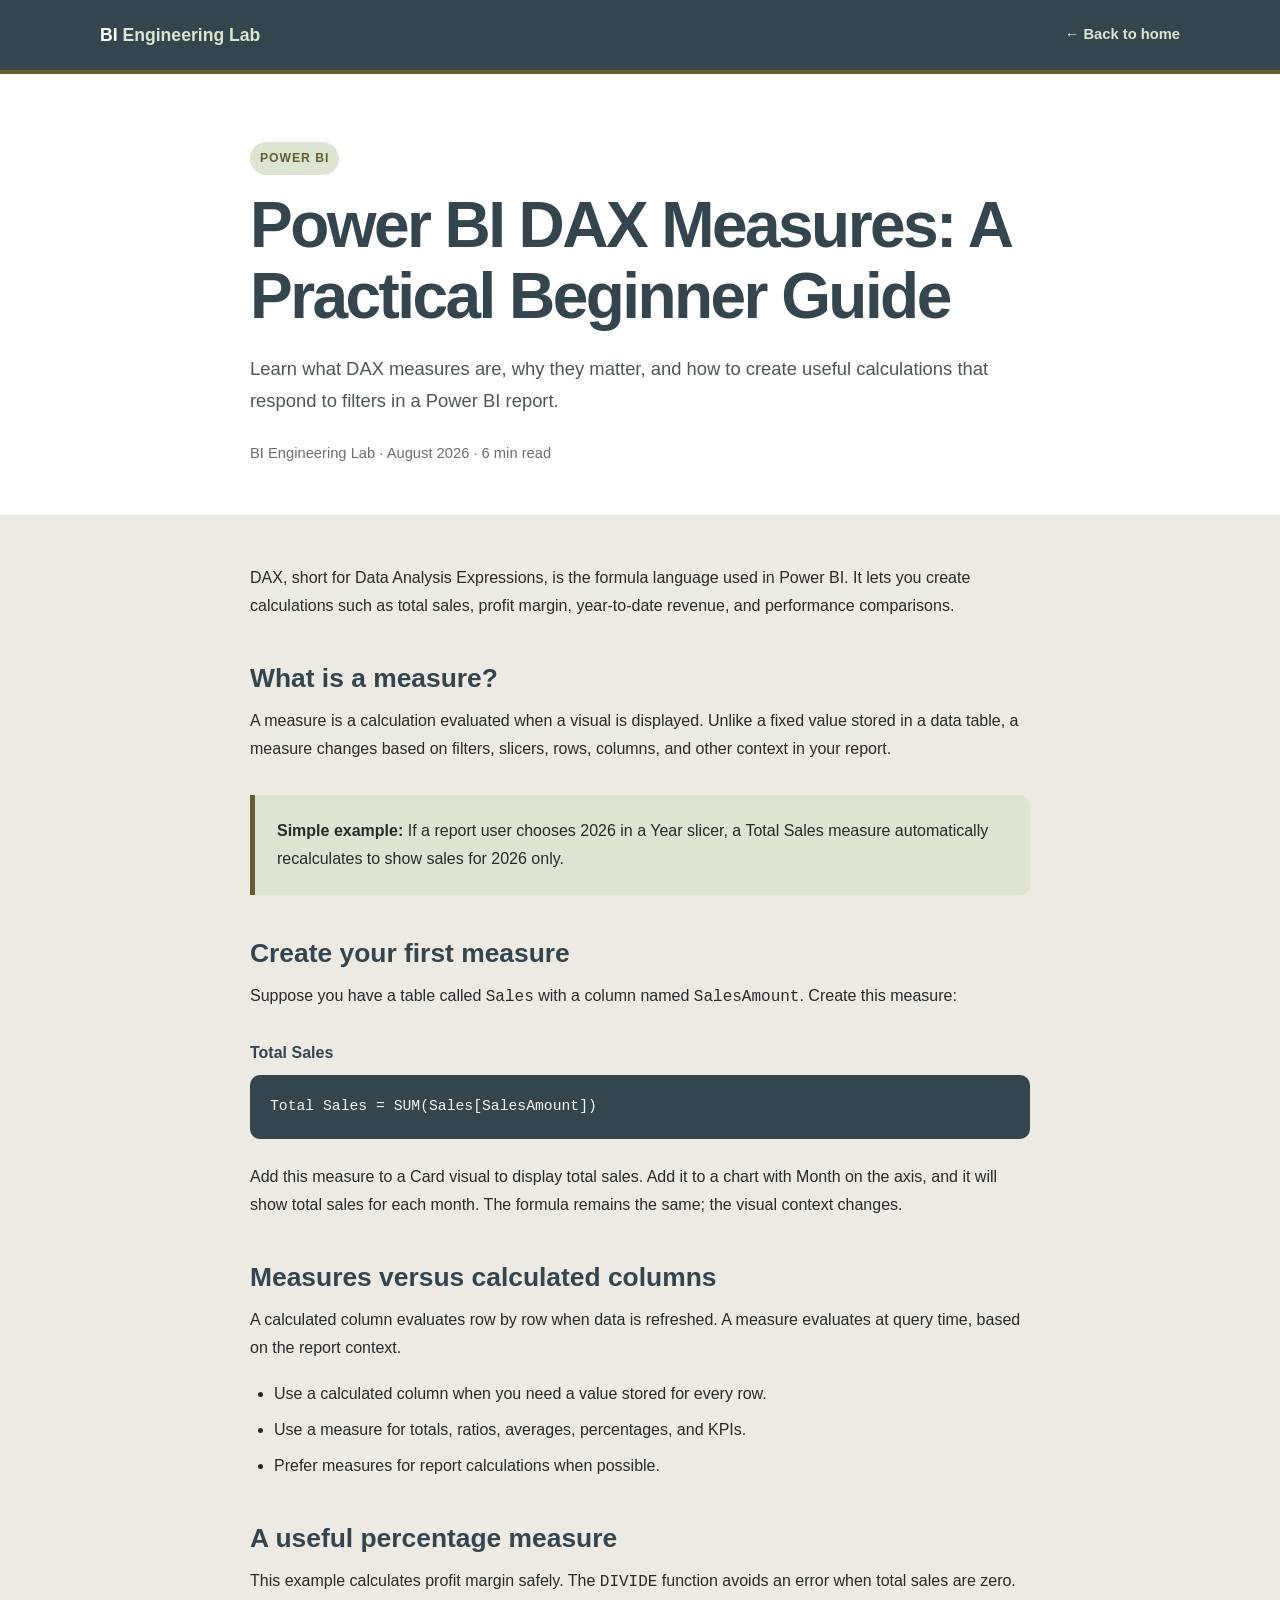
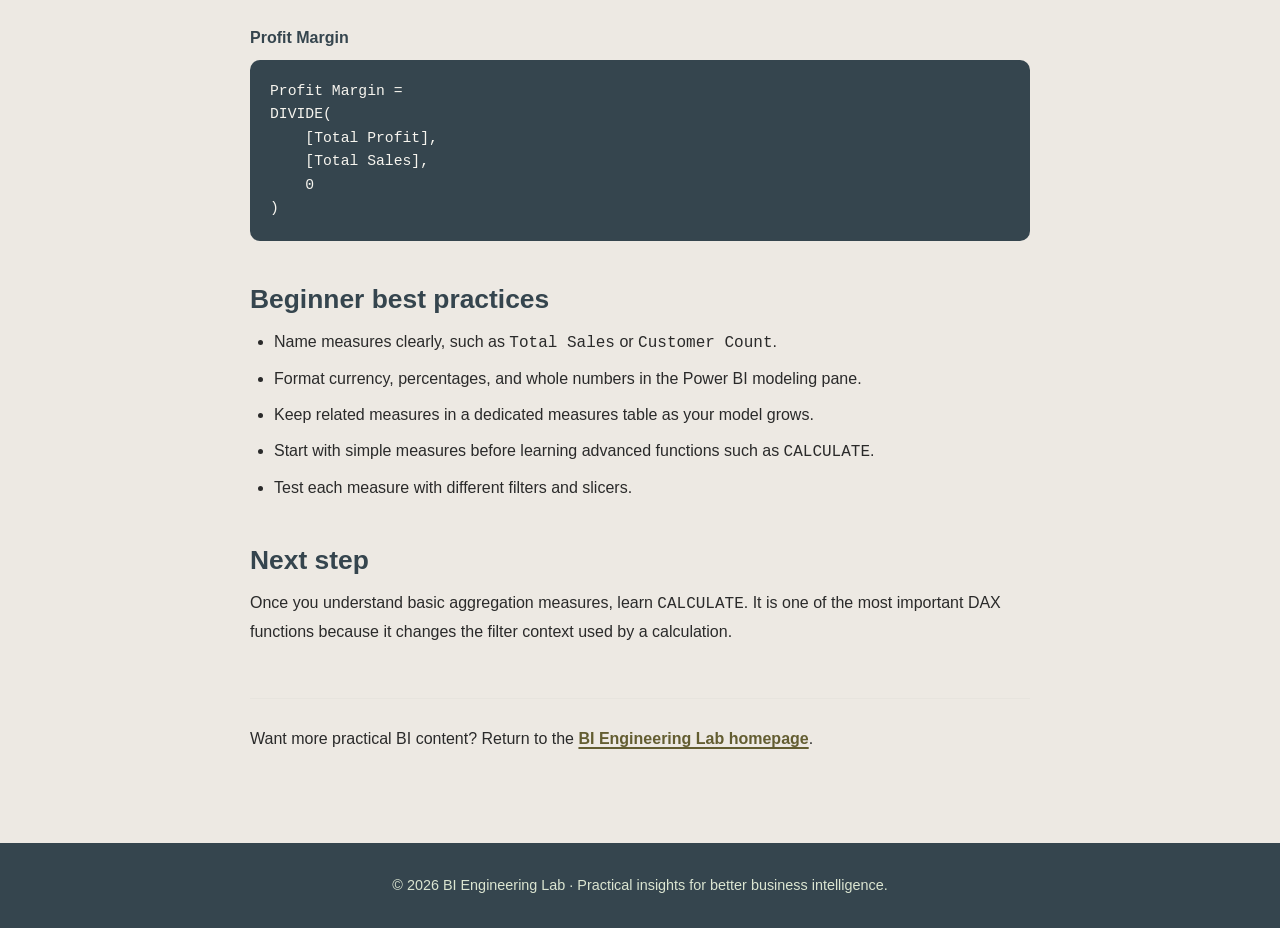
==== articles/power-bi-dax-beginners-guide.html @ 2d40dcd6 "Create power-bi-dax-beginners-guide.html" ====
<!DOCTYPE html>
<html lang="en">
<head>
  <meta charset="UTF-8">
  <meta name="viewport" content="width=device-width, initial-scale=1.0">
  <meta name="description" content="A practical beginner guide to DAX measures in Power BI by BI Engineering Lab.">
  <title>Power BI DAX Measures: A Practical Beginner Guide | BI Engineering Lab</title>

  <style>
    :root {
      --snowbound: #EDE9E3;
      --drift-of-mist: #E7E4DE;
      --gale-force: #35454E;
      --tricorn-black: #2A2A2A;
      --honeydew: #DBE5D1;
      --palm-leaf: #635D31;
      --antiquarian-brown: #6C4A3A;
      --white: #ffffff;
    }

    * {
      box-sizing: border-box;
    }

    html {
      scroll-behavior: smooth;
    }

    body {
      margin: 0;
      background: var(--snowbound);
      color: var(--tricorn-black);
      font-family: Arial, Helvetica, sans-serif;
      line-height: 1.75;
    }

    a {
      color: var(--palm-leaf);
      font-weight: 700;
      text-decoration-thickness: 2px;
      text-underline-offset: 3px;
    }

    .nav {
      background: var(--gale-force);
      color: var(--white);
      border-bottom: 4px solid var(--palm-leaf);
    }

    .nav-inner {
      width: min(1080px, calc(100% - 40px));
      min-height: 70px;
      margin: 0 auto;
      display: flex;
      align-items: center;
      justify-content: space-between;
      gap: 20px;
    }

    .brand {
      color: var(--white);
      font-size: 1.1rem;
      font-weight: 800;
      text-decoration: none;
    }

    .brand span {
      color: var(--honeydew);
    }

    .back-link {
      color: var(--honeydew);
      font-size: 0.92rem;
      text-decoration: none;
    }

    .back-link:hover {
      color: var(--white);
    }

    .article-header {
      padding: 68px 0 48px;
      background: var(--white);
      border-bottom: 1px solid var(--drift-of-mist);
    }

    .article-header-inner,
    .article-content {
      width: min(780px, calc(100% - 40px));
      margin: 0 auto;
    }

    .category {
      display: inline-block;
      margin-bottom: 15px;
      padding: 6px 10px;
      border-radius: 999px;
      background: var(--honeydew);
      color: var(--palm-leaf);
      font-size: 0.76rem;
      font-weight: 800;
      letter-spacing: 0.08em;
      text-transform: uppercase;
    }

    h1 {
      margin: 0;
      color: var(--gale-force);
      font-size: clamp(2.2rem, 5vw, 4rem);
      line-height: 1.1;
      letter-spacing: -0.04em;
    }

    .intro {
      margin: 22px 0 0;
      color: #4c5558;
      font-size: 1.15rem;
    }

    .article-meta {
      margin-top: 24px;
      color: #677075;
      font-size: 0.92rem;
    }

    .article-content {
      padding: 48px 0 72px;
    }

    h2 {
      margin: 42px 0 12px;
      color: var(--gale-force);
      font-size: 1.65rem;
      line-height: 1.25;
    }

    p {
      margin: 0 0 18px;
    }

    ul {
      margin: 0 0 22px;
      padding-left: 24px;
    }

    li {
      margin-bottom: 8px;
    }

    .callout {
      margin: 32px 0;
      padding: 22px;
      border-left: 5px solid var(--palm-leaf);
      border-radius: 0 10px 10px 0;
      background: var(--honeydew);
    }

    .callout p:last-child {
      margin-bottom: 0;
    }

    .code-title {
      margin: 28px 0 8px;
      color: var(--gale-force);
      font-weight: 800;
    }

    pre {
      overflow-x: auto;
      margin: 0 0 24px;
      padding: 20px;
      border-radius: 10px;
      background: var(--gale-force);
      color: #f7f5ef;
      font-family: "Courier New", monospace;
      font-size: 0.92rem;
      line-height: 1.6;
    }

    code {
      font-family: "Courier New", monospace;
    }

    .article-footer {
      margin-top: 52px;
      padding-top: 26px;
      border-top: 1px solid var(--drift-of-mist);
    }

    footer {
      padding: 30px 20px;
      background: var(--gale-force);
      color: var(--honeydew);
      text-align: center;
      font-size: 0.9rem;
    }

    @media (max-width: 600px) {
      .nav-inner {
        min-height: 62px;
      }

      .back-link {
        font-size: 0.82rem;
      }

      .article-header {
        padding: 48px 0 34px;
      }

      .article-content {
        padding-top: 32px;
      }
    }
  </style>
</head>

<body>
  <header class="nav">
    <div class="nav-inner">
      <a class="brand" href="../index.html">BI <span>Engineering Lab</span></a>
      <a class="back-link" href="../index.html">← Back to home</a>
    </div>
  </header>

  <main>
    <header class="article-header">
      <div class="article-header-inner">
        <div class="category">Power BI</div>
        <h1>Power BI DAX Measures: A Practical Beginner Guide</h1>
        <p class="intro">
          Learn what DAX measures are, why they matter, and how to create
          useful calculations that respond to filters in a Power BI report.
        </p>
        <div class="article-meta">BI Engineering Lab · August 2026 · 6 min read</div>
      </div>
    </header>

    <article class="article-content">
      <p>
        DAX, short for Data Analysis Expressions, is the formula language used
        in Power BI. It lets you create calculations such as total sales,
        profit margin, year-to-date revenue, and performance comparisons.
      </p>

      <h2>What is a measure?</h2>
      <p>
        A measure is a calculation evaluated when a visual is displayed.
        Unlike a fixed value stored in a data table, a measure changes based on
        filters, slicers, rows, columns, and other context in your report.
      </p>

      <div class="callout">
        <p>
          <strong>Simple example:</strong> If a report user chooses 2026 in a
          Year slicer, a Total Sales measure automatically recalculates to show
          sales for 2026 only.
        </p>
      </div>

      <h2>Create your first measure</h2>
      <p>
        Suppose you have a table called <code>Sales</code> with a column named
        <code>SalesAmount</code>. Create this measure:
      </p>

      <div class="code-title">Total Sales</div>
      <pre><code>Total Sales = SUM(Sales[SalesAmount])</code></pre>

      <p>
        Add this measure to a Card visual to display total sales. Add it to a
        chart with Month on the axis, and it will show total sales for each
        month. The formula remains the same; the visual context changes.
      </p>

      <h2>Measures versus calculated columns</h2>
      <p>
        A calculated column evaluates row by row when data is refreshed. A
        measure evaluates at query time, based on the report context.
      </p>

      <ul>
        <li>Use a calculated column when you need a value stored for every row.</li>
        <li>Use a measure for totals, ratios, averages, percentages, and KPIs.</li>
        <li>Prefer measures for report calculations when possible.</li>
      </ul>

      <h2>A useful percentage measure</h2>
      <p>
        This example calculates profit margin safely. The <code>DIVIDE</code>
        function avoids an error when total sales are zero.
      </p>

      <div class="code-title">Profit Margin</div>
      <pre><code>Profit Margin =
DIVIDE(
    [Total Profit],
    [Total Sales],
    0
)</code></pre>

      <h2>Beginner best practices</h2>
      <ul>
        <li>Name measures clearly, such as <code>Total Sales</code> or <code>Customer Count</code>.</li>
        <li>Format currency, percentages, and whole numbers in the Power BI modeling pane.</li>
        <li>Keep related measures in a dedicated measures table as your model grows.</li>
        <li>Start with simple measures before learning advanced functions such as <code>CALCULATE</code>.</li>
        <li>Test each measure with different filters and slicers.</li>
      </ul>

      <h2>Next step</h2>
      <p>
        Once you understand basic aggregation measures, learn
        <code>CALCULATE</code>. It is one of the most important DAX functions
        because it changes the filter context used by a calculation.
      </p>

      <div class="article-footer">
        <p>
          Want more practical BI content? Return to the
          <a href="../index.html">BI Engineering Lab homepage</a>.
        </p>
      </div>
    </article>
  </main>

  <footer>
    © 2026 BI Engineering Lab · Practical insights for better business intelligence.
  </footer>
</body>
</html>
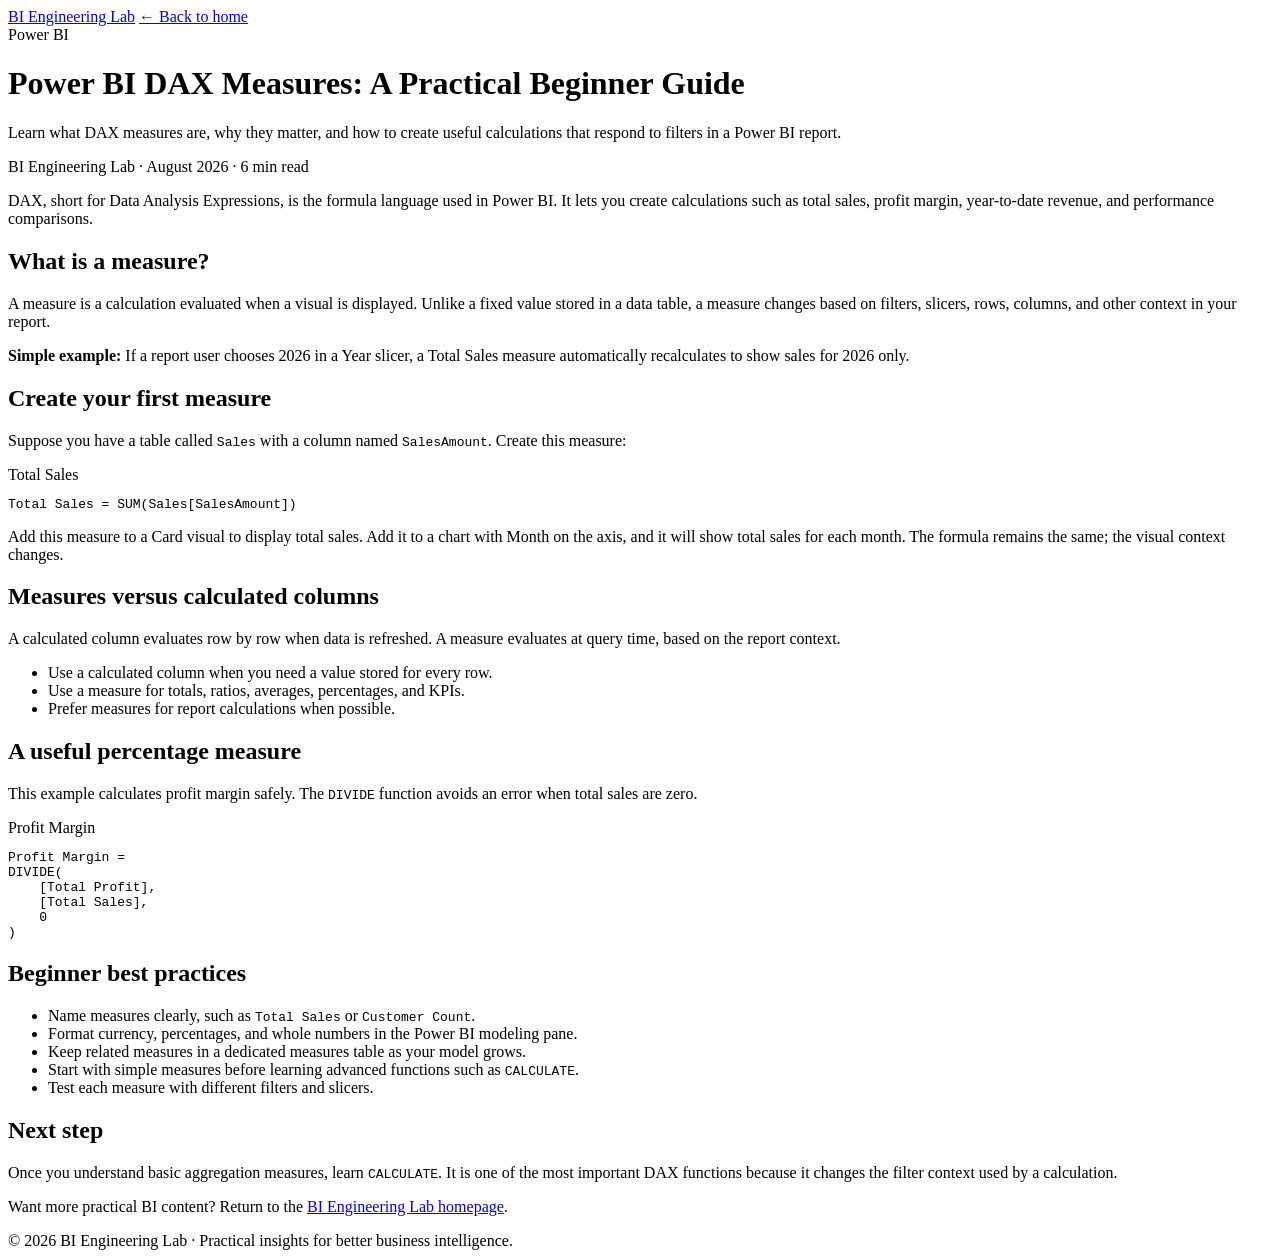
==== commit 43e5f320: "Update power-bi-dax-beginners-guide.html" ====
--- a/articles/power-bi-dax-beginners-guide.html
+++ b/articles/power-bi-dax-beginners-guide.html
@@ -4,215 +4,10 @@
   <meta charset="UTF-8">
   <meta name="viewport" content="width=device-width, initial-scale=1.0">
   <meta name="description" content="A practical beginner guide to DAX measures in Power BI by BI Engineering Lab.">
+  <link rel="canonical" href="https://biengineeringlab.github.io/articles/power-bi-dax-beginners-guide.html">
   <title>Power BI DAX Measures: A Practical Beginner Guide | BI Engineering Lab</title>
 
-  <style>
-    :root {
-      --snowbound: #EDE9E3;
-      --drift-of-mist: #E7E4DE;
-      --gale-force: #35454E;
-      --tricorn-black: #2A2A2A;
-      --honeydew: #DBE5D1;
-      --palm-leaf: #635D31;
-      --antiquarian-brown: #6C4A3A;
-      --white: #ffffff;
-    }
-
-    * {
-      box-sizing: border-box;
-    }
-
-    html {
-      scroll-behavior: smooth;
-    }
-
-    body {
-      margin: 0;
-      background: var(--snowbound);
-      color: var(--tricorn-black);
-      font-family: Arial, Helvetica, sans-serif;
-      line-height: 1.75;
-    }
-
-    a {
-      color: var(--palm-leaf);
-      font-weight: 700;
-      text-decoration-thickness: 2px;
-      text-underline-offset: 3px;
-    }
-
-    .nav {
-      background: var(--gale-force);
-      color: var(--white);
-      border-bottom: 4px solid var(--palm-leaf);
-    }
-
-    .nav-inner {
-      width: min(1080px, calc(100% - 40px));
-      min-height: 70px;
-      margin: 0 auto;
-      display: flex;
-      align-items: center;
-      justify-content: space-between;
-      gap: 20px;
-    }
-
-    .brand {
-      color: var(--white);
-      font-size: 1.1rem;
-      font-weight: 800;
-      text-decoration: none;
-    }
-
-    .brand span {
-      color: var(--honeydew);
-    }
-
-    .back-link {
-      color: var(--honeydew);
-      font-size: 0.92rem;
-      text-decoration: none;
-    }
-
-    .back-link:hover {
-      color: var(--white);
-    }
-
-    .article-header {
-      padding: 68px 0 48px;
-      background: var(--white);
-      border-bottom: 1px solid var(--drift-of-mist);
-    }
-
-    .article-header-inner,
-    .article-content {
-      width: min(780px, calc(100% - 40px));
-      margin: 0 auto;
-    }
-
-    .category {
-      display: inline-block;
-      margin-bottom: 15px;
-      padding: 6px 10px;
-      border-radius: 999px;
-      background: var(--honeydew);
-      color: var(--palm-leaf);
-      font-size: 0.76rem;
-      font-weight: 800;
-      letter-spacing: 0.08em;
-      text-transform: uppercase;
-    }
-
-    h1 {
-      margin: 0;
-      color: var(--gale-force);
-      font-size: clamp(2.2rem, 5vw, 4rem);
-      line-height: 1.1;
-      letter-spacing: -0.04em;
-    }
-
-    .intro {
-      margin: 22px 0 0;
-      color: #4c5558;
-      font-size: 1.15rem;
-    }
-
-    .article-meta {
-      margin-top: 24px;
-      color: #677075;
-      font-size: 0.92rem;
-    }
-
-    .article-content {
-      padding: 48px 0 72px;
-    }
-
-    h2 {
-      margin: 42px 0 12px;
-      color: var(--gale-force);
-      font-size: 1.65rem;
-      line-height: 1.25;
-    }
-
-    p {
-      margin: 0 0 18px;
-    }
-
-    ul {
-      margin: 0 0 22px;
-      padding-left: 24px;
-    }
-
-    li {
-      margin-bottom: 8px;
-    }
-
-    .callout {
-      margin: 32px 0;
-      padding: 22px;
-      border-left: 5px solid var(--palm-leaf);
-      border-radius: 0 10px 10px 0;
-      background: var(--honeydew);
-    }
-
-    .callout p:last-child {
-      margin-bottom: 0;
-    }
-
-    .code-title {
-      margin: 28px 0 8px;
-      color: var(--gale-force);
-      font-weight: 800;
-    }
-
-    pre {
-      overflow-x: auto;
-      margin: 0 0 24px;
-      padding: 20px;
-      border-radius: 10px;
-      background: var(--gale-force);
-      color: #f7f5ef;
-      font-family: "Courier New", monospace;
-      font-size: 0.92rem;
-      line-height: 1.6;
-    }
-
-    code {
-      font-family: "Courier New", monospace;
-    }
-
-    .article-footer {
-      margin-top: 52px;
-      padding-top: 26px;
-      border-top: 1px solid var(--drift-of-mist);
-    }
-
-    footer {
-      padding: 30px 20px;
-      background: var(--gale-force);
-      color: var(--honeydew);
-      text-align: center;
-      font-size: 0.9rem;
-    }
-
-    @media (max-width: 600px) {
-      .nav-inner {
-        min-height: 62px;
-      }
-
-      .back-link {
-        font-size: 0.82rem;
-      }
-
-      .article-header {
-        padding: 48px 0 34px;
-      }
-
-      .article-content {
-        padding-top: 32px;
-      }
-    }
-  </style>
+ <link rel="stylesheet" href="style.css">
 </head>
 
 <body>
